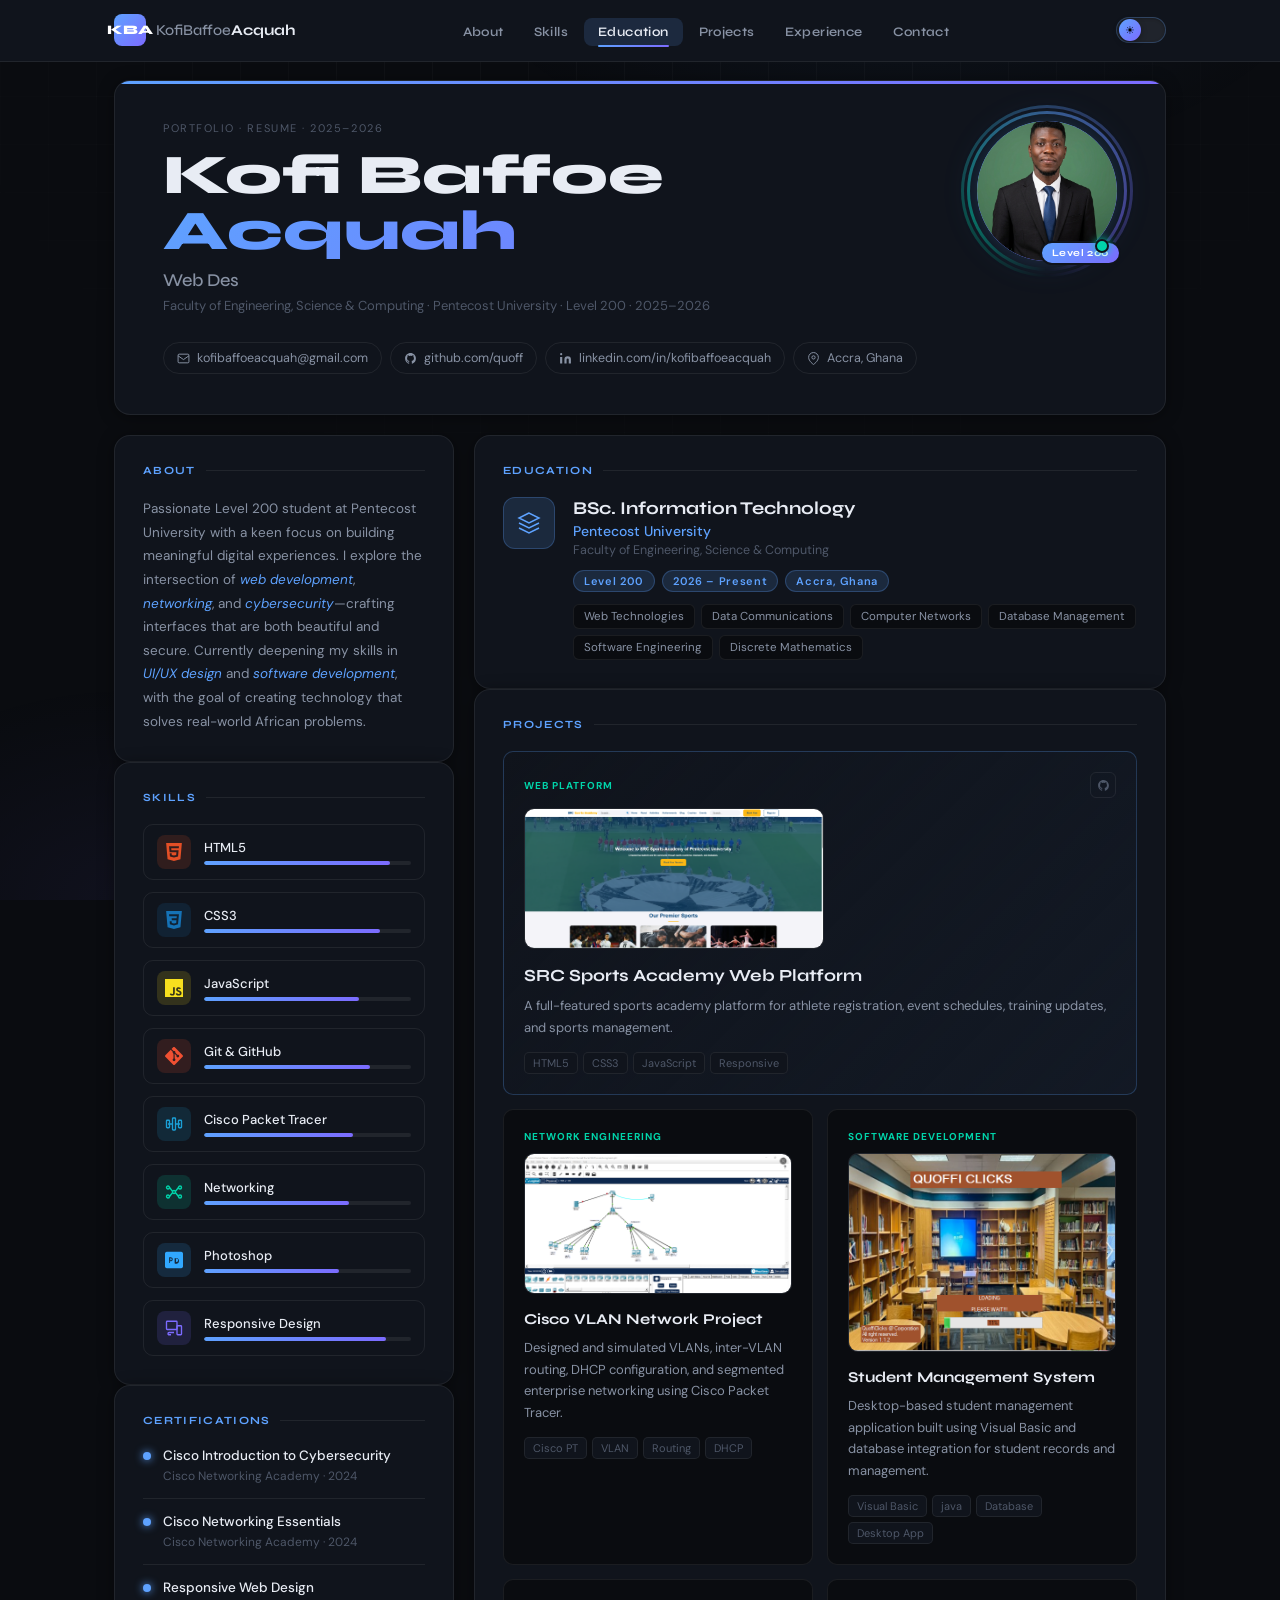
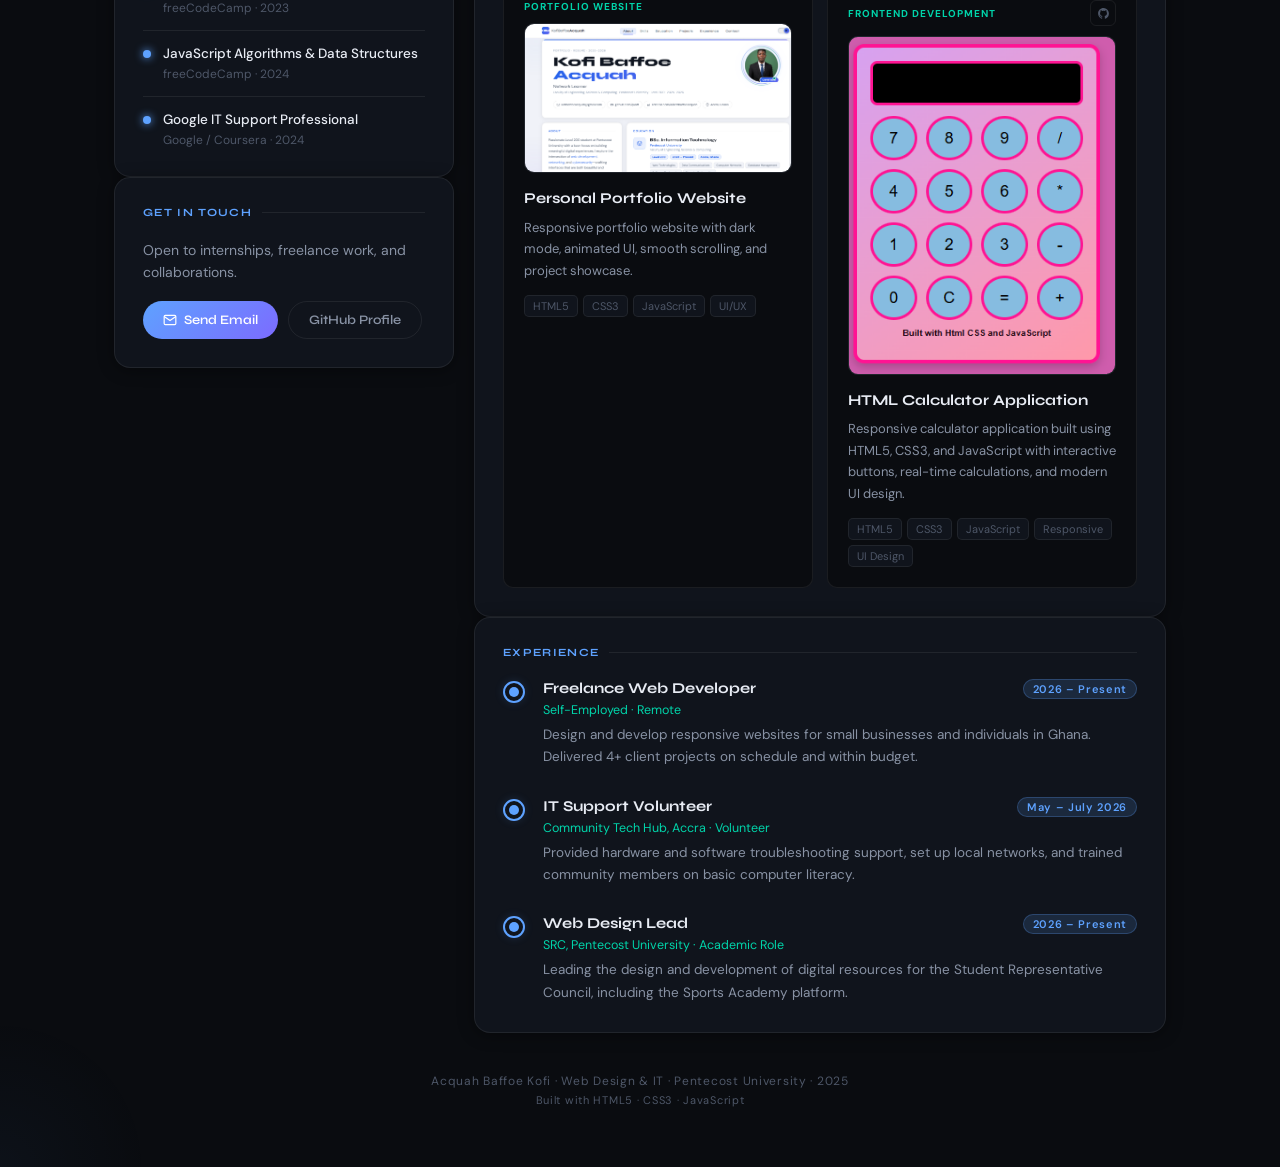
==== Personal Portfolio/index.html @ 63706cef "added files" ====
<!DOCTYPE html>
<html lang="en" data-theme="dark">
<head>
  <meta charset="UTF-8" />
  <meta name="viewport" content="width=device-width, initial-scale=1.0" />
  <title>Kofi Baffoe Acquah — IT Student | Pentecost University</title>
  <link rel="preconnect" href="https://fonts.googleapis.com" />
  <link rel="preconnect" href="https://fonts.gstatic.com" crossorigin />
  <link href="https://fonts.googleapis.com/css2?family=Syne:wght@400;500;600;700;800&family=DM+Sans:ital,opsz,wght@0,9..40,300;0,9..40,400;0,9..40,500;1,9..40,300&display=swap" rel="stylesheet" />
  <link rel="stylesheet" href="style.css" />
</head>
<body>

  <!-- Background grid -->
  <div class="bg-grid" aria-hidden="true"></div>
  <div class="bg-glow" aria-hidden="true"></div>

  <!-- ═══════════════════ STICKY NAVBAR ═══════════════════ -->
  <nav class="navbar" id="navbar" role="navigation" aria-label="Main navigation">
    <div class="nav-inner">

      <!-- Logo -->
      <a href="#" class="nav-logo" aria-label="Back to top">
        <span class="nav-logo-initials">KBA</span>
        <span class="nav-logo-text">KofiBaffoe<strong>Acquah</strong></span>
      </a>

      <!-- Desktop links -->
      <ul class="nav-links" id="navLinks" role="list">
        <li><a href="#section-about"   class="nav-link" data-section="about">About</a></li>
        <li><a href="#section-skills"  class="nav-link" data-section="skills">Skills</a></li>
        <li><a href="#section-edu"     class="nav-link" data-section="edu">Education</a></li>
        <li><a href="#section-projects" class="nav-link" data-section="projects">Projects</a></li>
        <li><a href="#section-exp"     class="nav-link" data-section="exp">Experience</a></li>
        <li><a href="#section-contact" class="nav-link" data-section="contact">Contact</a></li>
      </ul>

      <!-- Right controls -->
      <div class="nav-controls">
        <!-- Theme toggle -->
        <button class="theme-toggle" id="themeToggle" aria-label="Toggle light/dark mode">
          <span class="toggle-track">
            <span class="toggle-thumb">
              <span class="toggle-icon sun" aria-hidden="true">☀</span>
              <span class="toggle-icon moon" aria-hidden="true">◐</span>
            </span>
          </span>
        </button>

        <!-- Hamburger -->
        <button class="hamburger" id="hamburger" aria-label="Open navigation menu" aria-expanded="false" aria-controls="navLinks">
          <span class="ham-bar"></span>
          <span class="ham-bar"></span>
          <span class="ham-bar"></span>
        </button>
      </div>

    </div>

    <!-- Mobile drawer -->
    <div class="nav-mobile" id="navMobile" aria-hidden="true">
      <ul class="nav-mobile-links" role="list">
        <li><a href="#section-about"   class="nav-mobile-link" tabindex="-1">About</a></li>
        <li><a href="#section-skills"  class="nav-mobile-link" tabindex="-1">Skills</a></li>
        <li><a href="#section-edu"     class="nav-mobile-link" tabindex="-1">Education</a></li>
        <li><a href="#section-projects" class="nav-mobile-link" tabindex="-1">Projects</a></li>
        <li><a href="#section-exp"     class="nav-mobile-link" tabindex="-1">Experience</a></li>
        <li><a href="#section-contact" class="nav-mobile-link" tabindex="-1">Contact</a></li>
      </ul>
    </div>
  </nav>

  <main class="resume-wrapper">

    <!-- ═══════════════════ HEADER ═══════════════════ -->
    <header class="header reveal" id="section-about">
      <div class="header-inner">
        <div class="header-text">
          <p class="header-eyebrow">Portfolio · Resume · 2025–2026</p>
          <h1 class="header-name">
            <span>Kofi Baffoe</span>
            <span class="name-accent">Acquah</span>
          </h1>
          <p class="header-title">Information Technology Student</p>
          <p class="header-program">Faculty of Engineering, Science &amp; Computing · Pentecost University · Level 200 · 2025–2026</p>

          <div class="header-contacts">
            <a href="mailto:kofibaffoeacquah@gmail.com" class="contact-chip">
              <svg viewBox="0 0 24 24" fill="none" stroke="currentColor" stroke-width="1.8"><rect x="2" y="4" width="20" height="16" rx="2"/><path d="M2 7l10 7 10-7"/></svg>
              kofibaffoeacquah@gmail.com
            </a>
            <a href="https://github.com/quoff" target="_blank" rel="noopener" class="contact-chip">
              <svg viewBox="0 0 24 24" fill="currentColor"><path d="M12 2C6.477 2 2 6.484 2 12.017c0 4.425 2.865 8.18 6.839 9.504.5.092.682-.217.682-.483 0-.237-.008-.868-.013-1.703-2.782.605-3.369-1.343-3.369-1.343-.454-1.158-1.11-1.466-1.11-1.466-.908-.62.069-.608.069-.608 1.003.07 1.531 1.032 1.531 1.032.892 1.53 2.341 1.088 2.91.832.092-.647.35-1.088.636-1.338-2.22-.253-4.555-1.113-4.555-4.951 0-1.093.39-1.988 1.029-2.688-.103-.253-.446-1.272.098-2.65 0 0 .84-.27 2.75 1.026A9.564 9.564 0 0112 6.844c.85.004 1.705.115 2.504.337 1.909-1.296 2.747-1.027 2.747-1.027.546 1.379.202 2.398.1 2.651.64.7 1.028 1.595 1.028 2.688 0 3.848-2.339 4.695-4.566 4.943.359.309.678.92.678 1.855 0 1.338-.012 2.419-.012 2.747 0 .268.18.58.688.482A10.019 10.019 0 0022 12.017C22 6.484 17.522 2 12 2z"/></svg>
              github.com/quoff
            </a>
            <a href="https://www.linkedin.com/in/kofibaffoeacquah-900975314/" target="_blank" rel="noopener" class="contact-chip">
              <svg viewBox="0 0 24 24" fill="currentColor"><path d="M16 8a6 6 0 016 6v7h-4v-7a2 2 0 00-2-2 2 2 0 00-2 2v7h-4v-7a6 6 0 016-6zM2 9h4v12H2z"/><circle cx="4" cy="4" r="2"/></svg>
              linkedin.com/in/kofibaffoeacquah
            </a>
            <span class="contact-chip location-chip">
              <svg viewBox="0 0 24 24" fill="none" stroke="currentColor" stroke-width="1.8"><path d="M21 10c0 7-9 13-9 13s-9-6-9-13a9 9 0 0118 0z"/><circle cx="12" cy="10" r="3"/></svg>
              Accra, Ghana
            </span>
          </div>
        </div>

     <!-- ── ENHANCED PROFILE IMAGE SECTION ── -->
<div class="profile-section">
  
  <div class="profile-wrapper">

    <div class="profile-glow-ring"></div>
    <div class="profile-glow-ring ring-b"></div>

    <!-- Image Frame -->
    <div class="profile-image-frame">

      <div class="profile-image-inner">

        <!-- Profile Image -->
        <img src="images/myphoto.png"
             alt="Kofi Baffoe Acquah"
             class="profile-img">

        <!-- Overlay -->
        <div class="profile-overlay">
          <span class="profile-overlay-text">
            View Profile
          </span>
        </div>

      </div>

    </div>

    <!-- Status Dot -->
    <div class="profile-status-dot"
         aria-label="Available for work"></div>

  </div>

  <!-- Badge -->
  <div class="avatar-badge">
    <span>Level 200</span>
  </div>

</div>
    </header>

    <!-- ═══════════════════ GRID LAYOUT ═══════════════════ -->
    <div class="content-grid">

      <!-- LEFT COLUMN -->
      <aside class="left-col">

        <!-- Summary -->
        <section class="card reveal" id="section-skills" style="--delay:.1s">
          <div class="section-label">About</div>
          <p class="summary-text">
            Passionate Level 200 student at Pentecost University with a keen focus on building meaningful digital experiences. I explore the intersection of <em>web development</em>, <em>networking</em>, and <em>cybersecurity</em>—crafting interfaces that are both beautiful and secure. Currently deepening my skills in <em>UI/UX design</em> and <em>software development</em>, with the goal of creating technology that solves real-world African problems.
          </p>
        </section>

        <!-- Skills -->
        <section class="card reveal" style="--delay:.2s">
          <div class="section-label">Skills</div>
          <div class="skills-grid">
            <div class="skill-card" data-level="90">
              <div class="skill-icon html">
                <svg viewBox="0 0 24 24" fill="currentColor"><path d="M1.5 0h21l-1.91 21.563L11.977 24l-8.564-2.438L1.5 0zm7.031 9.75l-.232-2.718 10.059.003.23-2.622L5.412 4.41l.698 8.01h9.126l-.326 3.426-2.91.804-2.955-.81-.188-2.11H6.248l.33 4.171L12 19.351l5.379-1.443.744-8.157H8.531z"/></svg>
              </div>
              <div class="skill-info">
                <span class="skill-name">HTML5</span>
                <div class="skill-bar"><div class="skill-fill" style="--w:90%"></div></div>
              </div>
            </div>
            <div class="skill-card" data-level="85">
              <div class="skill-icon css">
                <svg viewBox="0 0 24 24" fill="currentColor"><path d="M1.5 0h21l-1.91 21.563L11.977 24l-8.565-2.438L1.5 0zm17.09 4.413L5.41 4.41l.213 2.622 10.125.002-.255 2.716h-6.64l.24 2.573h6.182l-.366 3.523-2.91.804-2.956-.81-.188-2.11h-2.61l.29 3.855L12 19.288l5.373-1.53L18.59 4.413z"/></svg>
              </div>
              <div class="skill-info">
                <span class="skill-name">CSS3</span>
                <div class="skill-bar"><div class="skill-fill" style="--w:85%"></div></div>
              </div>
            </div>
            <div class="skill-card" data-level="75">
              <div class="skill-icon js">
                <svg viewBox="0 0 24 24" fill="currentColor"><path d="M0 0h24v24H0V0zm22.034 18.276c-.175-1.095-.888-2.015-3.003-2.873-.736-.345-1.554-.585-1.797-1.14-.091-.33-.105-.51-.046-.705.15-.646.915-.84 1.515-.66.39.12.75.42.976.9 1.034-.676 1.034-.676 1.755-1.125-.27-.42-.404-.601-.586-.78-.63-.705-1.469-1.065-2.834-1.034l-.705.089c-.676.165-1.32.525-1.71 1.005-1.14 1.291-.811 3.541.569 4.471 1.365 1.02 3.361 1.244 3.616 2.205.24 1.17-.87 1.545-1.966 1.41-.811-.18-1.26-.586-1.755-1.336l-1.83 1.051c.21.48.45.689.81 1.109 1.74 1.756 6.09 1.666 6.871-1.004.029-.09.24-.705.074-1.65l.046.067zm-8.983-7.245h-2.248c0 1.938-.009 3.864-.009 5.805 0 1.232.063 2.363-.138 2.711-.33.689-1.18.601-1.566.48-.396-.196-.597-.466-.83-.855-.063-.105-.11-.196-.127-.196l-1.825 1.125c.305.63.75 1.172 1.324 1.517.855.51 2.004.675 3.207.405.783-.226 1.458-.691 1.811-1.411.51-.93.402-2.07.397-3.346.012-2.054 0-4.109 0-6.179l.004-.056z"/></svg>
              </div>
              <div class="skill-info">
                <span class="skill-name">JavaScript</span>
                <div class="skill-bar"><div class="skill-fill" style="--w:75%"></div></div>
              </div>
            </div>
            <div class="skill-card" data-level="80">
              <div class="skill-icon git">
                <svg viewBox="0 0 24 24" fill="currentColor"><path d="M23.546 10.93L13.067.452c-.604-.603-1.582-.603-2.188 0L8.708 2.627l2.76 2.76c.645-.215 1.379-.07 1.889.441.516.515.658 1.258.438 1.9l2.658 2.66c.645-.223 1.387-.078 1.9.435.721.72.721 1.884 0 2.604-.719.719-1.881.719-2.6 0-.539-.541-.674-1.337-.404-1.996L12.86 8.955v6.525c.176.086.342.203.488.348.713.721.713 1.883 0 2.6-.719.721-1.889.721-2.609 0-.719-.719-.719-1.879 0-2.598.182-.18.387-.316.605-.406V8.835c-.217-.091-.424-.222-.6-.401-.545-.545-.676-1.342-.396-2.009L7.636 3.7.45 10.881c-.6.605-.6 1.584 0 2.189l10.48 10.477c.604.604 1.582.604 2.186 0l10.43-10.43c.605-.603.605-1.582 0-2.187"/></svg>
              </div>
              <div class="skill-info">
                <span class="skill-name">Git &amp; GitHub</span>
                <div class="skill-bar"><div class="skill-fill" style="--w:80%"></div></div>
              </div>
            </div>
            <div class="skill-card" data-level="72">
              <div class="skill-icon cisco">
                <svg viewBox="0 0 24 24" fill="none" stroke="currentColor" stroke-width="1.8"><rect x="2" y="7" width="4" height="10" rx="1"/><rect x="10" y="4" width="4" height="16" rx="1"/><rect x="18" y="7" width="4" height="10" rx="1"/><path d="M4 12h6M14 12h6"/></svg>
              </div>
              <div class="skill-info">
                <span class="skill-name">Cisco Packet Tracer</span>
                <div class="skill-bar"><div class="skill-fill" style="--w:72%"></div></div>
              </div>
            </div>
            <div class="skill-card" data-level="70">
              <div class="skill-icon net">
                <svg viewBox="0 0 24 24" fill="none" stroke="currentColor" stroke-width="1.8"><circle cx="12" cy="12" r="2"/><circle cx="4" cy="6" r="2"/><circle cx="20" cy="6" r="2"/><circle cx="4" cy="18" r="2"/><circle cx="20" cy="18" r="2"/><path d="M6 6l4 5M18 6l-4 5M6 18l4-5M18 18l-4-5"/></svg>
              </div>
              <div class="skill-info">
                <span class="skill-name">Networking</span>
                <div class="skill-bar"><div class="skill-fill" style="--w:70%"></div></div>
              </div>
            </div>
            <div class="skill-card" data-level="65">
              <div class="skill-icon ps">
                <svg viewBox="0 0 24 24" fill="currentColor"><path d="M0 3.322v17.356C0 21.699 1.301 23 2.322 23H21.68C22.699 23 24 21.699 24 20.678V3.322C24 2.301 22.699 1 21.678 1H2.322C1.301 1 0 2.301 0 3.322zm5.5 12.392V8.467c0-.115.059-.172.174-.172.33 0 .66-.007.998-.007.34 0 .677.016 1.013.047a4.3 4.3 0 011.002.23c.311.108.585.274.823.497.238.223.425.501.563.836.138.334.207.72.207 1.157 0 .45-.08.851-.24 1.203a2.37 2.37 0 01-.665.875c-.284.23-.622.405-1.012.522-.391.117-.815.175-1.27.175h-.575v2.063c0 .115-.058.174-.173.174H5.674c-.115 0-.174-.059-.174-.174zm1.543-3.426h.52c.187 0 .37-.023.548-.07a1.32 1.32 0 00.46-.22.982.982 0 00.302-.4c.073-.163.11-.358.11-.585 0-.205-.03-.385-.088-.54a.966.966 0 00-.261-.385 1.08 1.08 0 00-.42-.228 2.04 2.04 0 00-.565-.072h-.605v2.5zm5.95 3.555c-.12-.056-.18-.153-.18-.293v-5.76c0-.14.068-.21.204-.21h2.01c.596 0 1.118.083 1.564.248.448.165.82.4 1.12.703.299.304.522.672.67 1.103.147.432.22.917.22 1.456 0 .596-.084 1.126-.253 1.59a3.155 3.155 0 01-.724 1.175c-.313.32-.698.564-1.154.734-.458.17-.975.254-1.553.254H13.2c-.099 0-.18-.028-.206-.083v.083zm1.7-1.237h.728c.31 0 .586-.047.827-.14.242-.094.445-.233.61-.42.165-.186.29-.415.376-.688.087-.273.13-.586.13-.94 0-.354-.037-.667-.113-.938a1.844 1.844 0 00-.338-.687 1.45 1.45 0 00-.572-.424 2.03 2.03 0 00-.808-.147h-.84v4.384z"/></svg>
              </div>
              <div class="skill-info">
                <span class="skill-name">Photoshop</span>
                <div class="skill-bar"><div class="skill-fill" style="--w:65%"></div></div>
              </div>
            </div>
            <div class="skill-card" data-level="88">
              <div class="skill-icon responsive">
                <svg viewBox="0 0 24 24" fill="none" stroke="currentColor" stroke-width="1.8"><rect x="2" y="3" width="14" height="11" rx="1"/><path d="M8 21H5.5a1.5 1.5 0 010-3H12"/><rect x="16" y="9" width="6" height="12" rx="1"/></svg>
              </div>
              <div class="skill-info">
                <span class="skill-name">Responsive Design</span>
                <div class="skill-bar"><div class="skill-fill" style="--w:88%"></div></div>
              </div>
            </div>
          </div>
        </section>

        <!-- Certifications -->
        <section class="card reveal" style="--delay:.3s">
          <div class="section-label">Certifications</div>
          <ul class="cert-list">
            <li class="cert-item">
              <div class="cert-dot"></div>
              <div>
                <strong>Cisco Introduction to Cybersecurity</strong>
                <span class="cert-meta">Cisco Networking Academy · 2024</span>
              </div>
            </li>
            <li class="cert-item">
              <div class="cert-dot"></div>
              <div>
                <strong>Cisco Networking Essentials</strong>
                <span class="cert-meta">Cisco Networking Academy · 2024</span>
              </div>
            </li>
            <li class="cert-item">
              <div class="cert-dot"></div>
              <div>
                <strong>Responsive Web Design</strong>
                <span class="cert-meta">freeCodeCamp · 2023</span>
              </div>
            </li>
            <li class="cert-item">
              <div class="cert-dot"></div>
              <div>
                <strong>JavaScript Algorithms &amp; Data Structures</strong>
                <span class="cert-meta">freeCodeCamp · 2024</span>
              </div>
            </li>
            <li class="cert-item">
              <div class="cert-dot"></div>
              <div>
                <strong>Google IT Support Professional</strong>
                <span class="cert-meta">Google / Coursera · 2024</span>
              </div>
            </li>
          </ul>
        </section>

        <!-- Contact Section -->
        <section class="card contact-card reveal" id="section-contact" style="--delay:.4s">
          <div class="section-label">Get in Touch</div>
          <p class="contact-text">Open to internships, freelance work, and collaborations.</p>
          <div class="contact-actions">
            <a href="mailto:kwame.asante@student.pentvars.edu.gh" class="btn-primary">
              <svg viewBox="0 0 24 24" fill="none" stroke="currentColor" stroke-width="2"><path d="M4 4h16c1.1 0 2 .9 2 2v12c0 1.1-.9 2-2 2H4c-1.1 0-2-.9-2-2V6c0-1.1.9-2 2-2z"/><polyline points="22,6 12,13 2,6"/></svg>
              Send Email
            </a>
            <a href="https://github.com/kwameasante" target="_blank" rel="noopener" class="btn-ghost">
              GitHub Profile
            </a>
          </div>
        </section>

      </aside>

      <!-- RIGHT COLUMN -->
      <div class="right-col">

        <!-- Education -->
        <section class="card reveal" id="section-edu" style="--delay:.15s">
          <div class="section-label">Education</div>
          <div class="edu-block">
            <div class="edu-logo">
              <svg viewBox="0 0 24 24" fill="none" stroke="currentColor" stroke-width="1.5"><path d="M12 2L2 7l10 5 10-5-10-5z"/><path d="M2 17l10 5 10-5"/><path d="M2 12l10 5 10-5"/></svg>
            </div>
            <div class="edu-info">
              <h3 class="edu-title">BSc. Information Technology</h3>
              <p class="edu-school">Pentecost University</p>
              <p class="edu-dept">Faculty of Engineering, Science &amp; Computing</p>
              <div class="edu-tags">
                <span class="tag">Level 200</span>
                <span class="tag">2026 – Present</span>
                <span class="tag">Accra, Ghana</span>
              </div>
              <div class="edu-courses">
                <span class="course-chip">Web Technologies</span>
                <span class="course-chip">Data Communications</span>
                <span class="course-chip">Computer Networks</span>
                <span class="course-chip">Database Management</span>
                <span class="course-chip">Software Engineering</span>
                <span class="course-chip">Discrete Mathematics</span>
              </div>
            </div>
          </div>
        </section>

       <!-- ───────────────── PROJECTS SECTION ───────────────── -->
<section class="card reveal" id="section-projects" style="--delay:.25s">

  <div class="section-label">Projects</div>

  <div class="projects-grid">

    <!-- PROJECT 1 -->
    <article class="project-card featured">

      <div class="project-top">

        <div class="project-type">
          Web Platform
        </div>

        <div class="project-links">

          <!-- GitHub -->
          <a href="https://github.com/kofibaffoeacquah-afk"
             class="icon-link"
             target="_blank"
             aria-label="View code">

            <svg viewBox="0 0 24 24" fill="currentColor">
              <path d="M12 2C6.477 2 2 6.484 2 12.017c0 4.425 2.865 8.18 6.839 9.504.5.092.682-.217.682-.483 0-.237-.008-.868-.013-1.703-2.782.605-3.369-1.343-3.369-1.343-.454-1.158-1.11-1.466-1.11-1.466-.908-.62.069-.608.069-.608 1.003.07 1.531 1.032 1.531 1.032.892 1.53 2.341 1.088 2.91.832.092-.647.35-1.088.636-1.338-2.22-.253-4.555-1.113-4.555-4.951 0-1.093.39-1.988 1.029-2.688-.103-.253-.446-1.272.098-2.65 0 0 .84-.27 2.75 1.026A9.564 9.564 0 0112 6.844c.85.004 1.705.115 2.504.337 1.909-1.296 2.747-1.027 2.747-1.027.546 1.379.202 2.398.1 2.651.64.7 1.028 1.595 1.028 2.688 0 3.848-2.339 4.695-4.566 4.943.359.309.678.92.678 1.855 0 1.338-.012 2.419-.012 2.747 0 .268.18.58.688.482A10.019 10.019 0 0022 12.017C22 6.484 17.522 2 12 2z"/>
            </svg>

          </a>

        </div>

      </div>

      <!-- IMAGE Src sports academy -->
      <div class="project-image">
        <img src="images/SRC.png"
             alt="SRC Sports Academy Project">
      </div>

      <h3 class="project-name">
        SRC Sports Academy Web Platform
      </h3>

      <p class="project-desc">
        A full-featured sports academy platform for athlete registration,
        event schedules, training updates, and sports management.
      </p>

      <div class="project-tags">
        <span>HTML5</span>
        <span>CSS3</span>
        <span>JavaScript</span>
        <span>Responsive</span>
      </div>

    </article>

    <!-- PROJECT CISCO VLAN 2 -->
    <article class="project-card">

      <div class="project-top">

        <div class="project-type">
          Network Engineering
        </div>

      </div>

      <div class="project-image">
        <img src="images/cisco.png"
             alt="Cisco VLAN Project">
      </div>

      <h3 class="project-name">
        Cisco VLAN Network Project
      </h3>

      <p class="project-desc">
        Designed and simulated VLANs, inter-VLAN routing,
        DHCP configuration, and segmented enterprise networking
        using Cisco Packet Tracer.
      </p>

      <div class="project-tags">
        <span>Cisco PT</span>
        <span>VLAN</span>
        <span>Routing</span>
        <span>DHCP</span>
      </div>

    </article>

    <!-- PROJECT 3 -->
    <article class="project-card">

      <div class="project-top">

        <div class="project-type">
          Software Development
        </div>

      </div>

      <div class="project-image">
        <img src="images/Library.png"
             alt="Student Management System">
      </div>

      <h3 class="project-name">
        Student Management System
      </h3>

      <p class="project-desc">
        Desktop-based student management application built
        using Visual Basic and database integration for
        student records and management.
      </p>

      <div class="project-tags">
        <span>Visual Basic</span>
        <span>java</span>
        <span>Database</span>
        <span>Desktop App</span>
      </div>

    </article>

    <!-- PROJECT Website 4 -->
    <article class="project-card">

      <div class="project-top">

        <div class="project-type">
          Portfolio Website
        </div>

      </div>

      <div class="project-image">
        <img src="images/website.png"
             alt="Portfolio Website">
      </div>

      <h3 class="project-name">
        Personal Portfolio Website
      </h3>

      <p class="project-desc">
        Responsive portfolio website with dark mode,
        animated UI, smooth scrolling, and project showcase.
      </p>

      <div class="project-tags">
        <span>HTML5</span>
        <span>CSS3</span>
        <span>JavaScript</span>
        <span>UI/UX</span>
      </div>
      

    </article>
<!-- PROJECT 5 -->
<article class="project-card">

  <div class="project-top">

    <div class="project-type">
      Frontend Development
    </div>

    <div class="project-links">

      <!-- GitHub -->
      <a href="https://github.com/"
         class="icon-link"
         target="_blank"
         aria-label="View code">

        <svg viewBox="0 0 24 24" fill="currentColor">
          <path d="M12 2C6.477 2 2 6.484 2 12.017c0 4.425 2.865 8.18 6.839 9.504.5.092.682-.217.682-.483 0-.237-.008-.868-.013-1.703-2.782.605-3.369-1.343-3.369-1.343-.454-1.158-1.11-1.466-1.11-1.466-.908-.62.069-.608.069-.608 1.003.07 1.531 1.032 1.531 1.032.892 1.53 2.341 1.088 2.91.832.092-.647.35-1.088.636-1.338-2.22-.253-4.555-1.113-4.555-4.951 0-1.093.39-1.988 1.029-2.688-.103-.253-.446-1.272.098-2.65 0 0 .84-.27 2.75 1.026A9.564 9.564 0 0112 6.844c.85.004 1.705.115 2.504.337 1.909-1.296 2.747-1.027 2.747-1.027.546 1.379.202 2.398.1 2.651.64.7 1.028 1.595 1.028 2.688 0 3.848-2.339 4.695-4.566 4.943.359.309.678.92.678 1.855 0 1.338-.012 2.419-.012 2.747 0 .268.18.58.688.482A10.019 10.019 0 0022 12.017C22 6.484 17.522 2 12 2z"/>
        </svg>

      </a>

    </div>

  </div>

  <!-- PROJECT IMAGE -->
  <div class="project-image">
    <img src="images/Calculator.png"
         alt="HTML Calculator Project">
  </div>

  <h3 class="project-name">
    HTML Calculator Application
  </h3>

  <p class="project-desc">
    Responsive calculator application built using HTML5,
    CSS3, and JavaScript with interactive buttons,
    real-time calculations, and modern UI design.
  </p>

  <div class="project-tags">
    <span>HTML5</span>
    <span>CSS3</span>
    <span>JavaScript</span>
    <span>Responsive</span>
    <span>UI Design</span>
  </div>

</article>
  </div>

</section>

        <!-- Experience -->
        <section class="card reveal" id="section-exp" style="--delay:.35s">
          <div class="section-label">Experience</div>
          <div class="timeline">

            <div class="timeline-item">
              <div class="timeline-marker"></div>
              <div class="timeline-content">
                <div class="timeline-header">
                  <h3>Freelance Web Developer</h3>
                  <span class="timeline-date">2026 – Present</span>
                </div>
                <p class="timeline-role">Self-Employed · Remote</p>
                <p class="timeline-desc">Design and develop responsive websites for small businesses and individuals in Ghana. Delivered 4+ client projects on schedule and within budget.</p>
              </div>
            </div>

            <div class="timeline-item">
              <div class="timeline-marker"></div>
              <div class="timeline-content">
                <div class="timeline-header">
                  <h3>IT Support Volunteer</h3>
                  <span class="timeline-date">May – July 2026</span>
                </div>
                <p class="timeline-role">Community Tech Hub, Accra · Volunteer</p>
                <p class="timeline-desc">Provided hardware and software troubleshooting support, set up local networks, and trained community members on basic computer literacy.</p>
              </div>
            </div>

            <div class="timeline-item">
              <div class="timeline-marker"></div>
              <div class="timeline-content">
                <div class="timeline-header">
                  <h3>Web Design Lead</h3>
                  <span class="timeline-date">2026 – Present</span>
                </div>
                <p class="timeline-role">SRC, Pentecost University · Academic Role</p>
                <p class="timeline-desc">Leading the design and development of digital resources for the Student Representative Council, including the Sports Academy platform.</p>
              </div>
            </div>

          </div>
        </section>

      </div>
    </div>

    <!-- Footer -->
    <footer class="resume-footer reveal" style="--delay:.5s">
      <p>Acquah Baffoe Kofi · Web Design &amp; IT · Pentecost University · 2025</p>
      <p class="footer-sub">Built with HTML5 · CSS3 · JavaScript</p>
    </footer>

  </main>

  <script src="script.js"></script>
</body>
</html>
---- Personal Portfolio/style.css ----
/* ─────────────────────────────────────────
   CSS VARIABLES / TOKENS
───────────────────────────────────────── */
:root {
  /* Dark theme (default) */
  --bg: #0a0c10;
  --bg-card: #10141c;
  --bg-card-hover: #141820;
  --border: rgba(255,255,255,.07);
  --border-accent: rgba(94,162,255,.25);
  --text-primary: #e8ecf4;
  --text-secondary: #8892a4;
  --text-muted: #4e5768;
  --accent: #5ea2ff;
  --accent-2: #7c6bff;
  --accent-3: #00d4aa;
  --accent-glow: rgba(94,162,255,.15);
  --accent-gradient: linear-gradient(135deg, #5ea2ff 0%, #7c6bff 100%);
  --shadow: 0 4px 24px rgba(0,0,0,.5);
  --shadow-card: 0 2px 16px rgba(0,0,0,.4);
  --radius: 16px;
  --radius-sm: 10px;

  /* Skill colors */
  --skill-html: #e34f26;
  --skill-css: #1572b6;
  --skill-js: #f7df1e;
  --skill-git: #f05032;
  --skill-cisco: #1ba0d7;
  --skill-net: #00d4aa;
  --skill-ps: #31a8ff;
  --skill-responsive: #7c6bff;

  /* Typography */
  --font-display: 'Syne', sans-serif;
  --font-body: 'DM Sans', sans-serif;
}

[data-theme="light"] {
  --bg: #f0f2f8;
  --bg-card: #ffffff;
  --bg-card-hover: #f7f9ff;
  --border: rgba(0,0,0,.08);
  --border-accent: rgba(94,162,255,.3);
  --text-primary: #0f1520;
  --text-secondary: #475569;
  --text-muted: #94a3b8;
  --accent: #2563eb;
  --accent-2: #6366f1;
  --accent-3: #0d9488;
  --accent-glow: rgba(37,99,235,.1);
  --accent-gradient: linear-gradient(135deg, #2563eb 0%, #6366f1 100%);
  --shadow: 0 4px 24px rgba(0,0,0,.12);
  --shadow-card: 0 2px 16px rgba(0,0,0,.08);
}

/* ─────────────────────────────────────────
   RESET & BASE
───────────────────────────────────────── */
*, *::before, *::after { box-sizing: border-box; margin: 0; padding: 0; }

html { scroll-behavior: smooth; }

body {
  font-family: var(--font-body);
  background: var(--bg);
  color: var(--text-primary);
  min-height: 100vh;
  overflow-x: hidden;
  transition: background .35s ease, color .35s ease;
}

a { color: inherit; text-decoration: none; }
ul { list-style: none; }
em { font-style: italic; color: var(--accent); }

/* ─────────────────────────────────────────
   BACKGROUND DECORATION
───────────────────────────────────────── */
.bg-grid {
  position: fixed; inset: 0; z-index: 0; pointer-events: none;
  background-image:
    linear-gradient(var(--border) 1px, transparent 1px),
    linear-gradient(90deg, var(--border) 1px, transparent 1px);
  background-size: 48px 48px;
  mask-image: radial-gradient(ellipse 80% 80% at 50% 0%, black 30%, transparent 80%);
  opacity: .4;
}

.bg-glow {
  position: fixed; inset: 0; z-index: 0; pointer-events: none;
  background: radial-gradient(ellipse 60% 50% at 70% -10%, rgba(94,162,255,.07) 0%, transparent 60%),
              radial-gradient(ellipse 40% 40% at 10% 100%, rgba(124,107,255,.06) 0%, transparent 60%);
}

/* ─────────────────────────────────────────
   STICKY NAVBAR
───────────────────────────────────────── */
.navbar {
  position: fixed; top: 0; left: 0; right: 0; z-index: 200;
  background: var(--bg-card);
  border-bottom: 1px solid var(--border);
  backdrop-filter: blur(16px);
  -webkit-backdrop-filter: blur(16px);
  transition: background .35s ease, border-color .35s ease, box-shadow .3s ease;
}
.navbar.scrolled {
  box-shadow: 0 4px 24px rgba(0,0,0,.3);
  border-bottom-color: var(--border-accent);
}

.nav-inner {
  max-width: 1100px; margin: 0 auto;
  padding: 0 24px;
  height: 60px;
  display: flex; align-items: center; justify-content: space-between; gap: 24px;
}

/* Logo */
.nav-logo {
  display: flex; align-items: center; gap: 10px; flex-shrink: 0;
  text-decoration: none;
}
.nav-logo-initials {
  width: 32px; height: 32px; border-radius: 8px;
  background: var(--accent-gradient);
  display: flex; align-items: center; justify-content: center;
  font-family: var(--font-display); font-size: 13px; font-weight: 800;
  color: #fff;
  transition: transform .2s;
}
.nav-logo:hover .nav-logo-initials { transform: rotate(-6deg) scale(1.05); }
.nav-logo-text {
  font-family: var(--font-display); font-size: 15px; font-weight: 500;
  color: var(--text-secondary);
}
.nav-logo-text strong { color: var(--text-primary); font-weight: 700; }

/* Desktop nav links */
.nav-links {
  display: flex; align-items: center; gap: 2px;
  list-style: none;
}
.nav-link {
  position: relative;
  padding: 6px 14px;
  font-family: var(--font-display); font-size: 13px; font-weight: 600;
  color: var(--text-secondary);
  border-radius: 8px;
  transition: color .2s, background .2s;
  letter-spacing: .03em;
}
.nav-link::after {
  content: '';
  position: absolute; bottom: -1px; left: 50%; right: 50%;
  height: 2px; border-radius: 2px;
  background: var(--accent-gradient);
  transition: left .25s ease, right .25s ease;
}
.nav-link:hover, .nav-link.active {
  color: var(--text-primary);
  background: var(--accent-glow);
}
.nav-link.active::after { left: 14px; right: 14px; }
.nav-link:hover::after { left: 14px; right: 14px; }

/* Nav right controls */
.nav-controls {
  display: flex; align-items: center; gap: 10px; flex-shrink: 0;
}

/* ─────────────────────────────────────────
   THEME TOGGLE (in navbar)
───────────────────────────────────────── */
.theme-toggle {
  background: none; border: none; cursor: pointer; padding: 0;
  display: flex; align-items: center;
}
.toggle-track {
  width: 50px; height: 26px; border-radius: 13px;
  background: var(--border);
  border: 1px solid var(--border-accent);
  position: relative; display: flex; align-items: center;
  padding: 2px;
  transition: background .3s, border-color .3s;
  box-shadow: inset 0 1px 3px rgba(0,0,0,.25);
}
.toggle-thumb {
  width: 22px; height: 22px; border-radius: 50%;
  background: var(--accent-gradient);
  position: relative;
  transform: translateX(0);
  transition: transform .3s cubic-bezier(.34,1.56,.64,1);
  display: flex; align-items: center; justify-content: center;
  box-shadow: 0 2px 6px rgba(0,0,0,.3);
}
[data-theme="light"] .toggle-thumb { transform: translateX(24px); }

.toggle-icon { position: absolute; font-size: 11px; transition: opacity .25s; }
.toggle-icon.sun { opacity: 1; }
.toggle-icon.moon { opacity: 0; }
[data-theme="light"] .toggle-icon.sun { opacity: 0; }
[data-theme="light"] .toggle-icon.moon { opacity: 1; }

.theme-toggle:hover .toggle-track { border-color: var(--accent); }

/* ─────────────────────────────────────────
   HAMBURGER
───────────────────────────────────────── */
.hamburger {
  display: none;
  flex-direction: column; justify-content: center; align-items: center;
  gap: 5px;
  width: 38px; height: 38px; border-radius: 10px;
  border: 1px solid var(--border); background: transparent;
  cursor: pointer;
  padding: 0;
  transition: border-color .2s, background .2s;
}
.hamburger:hover { border-color: var(--accent); background: var(--accent-glow); }
.hamburger:focus-visible { outline: 2px solid var(--accent); outline-offset: 2px; }

.ham-bar {
  display: block; width: 18px; height: 2px;
  border-radius: 2px;
  background: var(--text-secondary);
  transform-origin: center;
  transition: transform .35s cubic-bezier(.23,1,.32,1), opacity .2s, width .2s, background .2s;
}
.hamburger[aria-expanded="true"] .ham-bar:nth-child(1) { transform: translateY(7px) rotate(45deg); }
.hamburger[aria-expanded="true"] .ham-bar:nth-child(2) { opacity: 0; width: 0; }
.hamburger[aria-expanded="true"] .ham-bar:nth-child(3) { transform: translateY(-7px) rotate(-45deg); }
.hamburger[aria-expanded="true"] .ham-bar { background: var(--accent); }

/* ─────────────────────────────────────────
   MOBILE DRAWER
───────────────────────────────────────── */
.nav-mobile {
  overflow: hidden;
  max-height: 0;
  transition: max-height .45s cubic-bezier(.16,1,.3,1), opacity .3s ease;
  opacity: 0;
  border-top: 1px solid transparent;
}
.nav-mobile.open {
  max-height: 400px;
  opacity: 1;
  border-top-color: var(--border);
}

.nav-mobile-links {
  display: flex; flex-direction: column;
  padding: 12px 16px 18px;
  gap: 2px;
  list-style: none;
}
.nav-mobile-link {
  display: block; padding: 11px 16px;
  font-family: var(--font-display); font-size: 14px; font-weight: 600;
  color: var(--text-secondary);
  border-radius: 10px;
  transition: color .2s, background .2s, transform .2s;
  transform: translateX(-8px);
  opacity: 0;
}
.nav-mobile.open .nav-mobile-link {
  transform: translateX(0);
  opacity: 1;
}
.nav-mobile-links li:nth-child(1) .nav-mobile-link { transition-delay: .05s; }
.nav-mobile-links li:nth-child(2) .nav-mobile-link { transition-delay: .09s; }
.nav-mobile-links li:nth-child(3) .nav-mobile-link { transition-delay: .13s; }
.nav-mobile-links li:nth-child(4) .nav-mobile-link { transition-delay: .17s; }
.nav-mobile-links li:nth-child(5) .nav-mobile-link { transition-delay: .21s; }
.nav-mobile-links li:nth-child(6) .nav-mobile-link { transition-delay: .25s; }
.nav-mobile-link:hover, .nav-mobile-link.active {
  background: var(--accent-glow); color: var(--accent);
}

/* ─────────────────────────────────────────
   PROFILE IMAGE SECTION
───────────────────────────────────────── */
.profile-section {
  position: relative; flex-shrink: 0;
  display: flex; flex-direction: column; align-items: center; gap: 12px;
}

.profile-wrapper {
  position: relative;
  width: 140px; height: 140px;
}

/* Animated glow rings */
.profile-glow-ring {
  position: absolute;
  inset: -10px;
  border-radius: 50%;
  background: conic-gradient(
    from 0deg,
    var(--accent) 0%,
    var(--accent-2) 30%,
    transparent 50%,
    var(--accent-3) 70%,
    var(--accent) 100%
  );
  animation: spin-ring 4s linear infinite;
  opacity: .7;
}
.profile-glow-ring.ring-b {
  inset: -16px;
  animation-duration: 7s;
  animation-direction: reverse;
  opacity: .3;
}
.profile-glow-ring::before {
  content: '';
  position: absolute; inset: 3px;
  border-radius: 50%;
  background: var(--bg-card);
}

@keyframes spin-ring {
  to { transform: rotate(360deg); }
}


.profile-img {
  width: 100%;
  height: 100%;
  object-fit: cover;
  display: block;
  border-radius: 50%;
  transition: transform .4s ease;
}

/* Smooth zoom











/* Image frame */
.profile-image-frame {
  position: absolute; inset: 0;
  border-radius: 50%;
  overflow: hidden;
  cursor: pointer;
  transition: transform .4s cubic-bezier(.34,1.56,.64,1),
              box-shadow .4s ease;
  box-shadow: 0 0 20px var(--accent-glow), 0 0 40px rgba(94,162,255,.1);
}
.profile-image-frame:hover {
  transform: scale(1.08);
  box-shadow: 0 0 40px rgba(94,162,255,.4), 0 0 70px rgba(124,107,255,.25);
}

.profile-image-inner {
  width: 100%; height: 100%;
  background: var(--accent-gradient);
  display: flex; align-items: center; justify-content: center;
  position: relative;
}

.profile-initials {
  font-family: var(--font-display);
  font-size: 42px; font-weight: 800;
  color: #fff; z-index: 1;
  transition: opacity .3s, transform .3s;
}

/* Hover overlay */
.profile-overlay {
  position: absolute; inset: 0;
  background: rgba(0,0,0,.5);
  display: flex; align-items: center; justify-content: center;
  opacity: 0;
  transition: opacity .3s ease;
  backdrop-filter: blur(2px);
}
.profile-overlay-text {
  font-family: var(--font-display); font-size: 12px; font-weight: 700;
  letter-spacing: .08em; text-transform: uppercase;
  color: #fff;
}
.profile-image-frame:hover .profile-overlay { opacity: 1; }
.profile-image-frame:hover .profile-initials { opacity: 0; transform: scale(.8); }

/* Status dot */
.profile-status-dot {
  position: absolute; bottom: 8px; right: 8px;
  width: 14px; height: 14px; border-radius: 50%;
  background: var(--accent-3);
  border: 2px solid var(--bg-card);
  box-shadow: 0 0 8px var(--accent-3);
  animation: pulse-dot 2.5s ease infinite;
  z-index: 10;
}
@keyframes pulse-dot {
  0%, 100% { box-shadow: 0 0 6px var(--accent-3); }
  50% { box-shadow: 0 0 14px var(--accent-3), 0 0 24px rgba(0,212,170,.3); }
}

/* ─────────────────────────────────────────
   LAYOUT
───────────────────────────────────────── */
.resume-wrapper {
  position: relative; z-index: 1;
  max-width: 1100px;
  margin: 0 auto;
  padding: 80px 24px 60px;
}

.content-grid {
  display: grid;
  grid-template-columns: 340px 1fr;
  gap: 20px;
  margin-top: 20px;
  align-items: start;
}

/* ─────────────────────────────────────────
   CARD
───────────────────────────────────────── */
.card {
  background: var(--bg-card);
  border: 1px solid var(--border);
  border-radius: var(--radius);
  padding: 28px;
  box-shadow: var(--shadow-card);
  transition: border-color .25s, box-shadow .25s, transform .25s;
}
.card:hover {
  border-color: var(--border-accent);
  box-shadow: var(--shadow), 0 0 0 1px var(--border-accent);
  transform: translateY(-1px);
}

.section-label {
  font-family: var(--font-display);
  font-size: 11px; font-weight: 700;
  letter-spacing: .12em; text-transform: uppercase;
  color: var(--accent);
  margin-bottom: 20px;
  display: flex; align-items: center; gap: 10px;
}
.section-label::after {
  content: ''; flex: 1; height: 1px; background: var(--border);
}

/* ─────────────────────────────────────────
   HEADER
───────────────────────────────────────── */
.header {
  background: var(--bg-card);
  border: 1px solid var(--border);
  border-radius: var(--radius);
  padding: 40px 48px;
  box-shadow: var(--shadow-card);
  overflow: hidden;
  position: relative;
}
.header::before {
  content: '';
  position: absolute; top: 0; left: 0; right: 0; height: 3px;
  background: var(--accent-gradient);
}
.header-inner {
  display: flex; justify-content: space-between; align-items: flex-start; gap: 40px;
}

.header-eyebrow {
  font-size: 11px; letter-spacing: .14em; text-transform: uppercase;
  color: var(--text-muted); margin-bottom: 12px;
}

.header-name {
  font-family: var(--font-display);
  font-size: clamp(38px, 5vw, 56px);
  font-weight: 800;
  line-height: 1;
  margin-bottom: 10px;
  display: flex; flex-direction: column;
}
.header-name span:first-child { color: var(--text-primary); }
.name-accent {
  background: var(--accent-gradient);
  -webkit-background-clip: text;
  -webkit-text-fill-color: transparent;
  background-clip: text;
}

.header-title {
  font-family: var(--font-display);
  font-size: 18px; font-weight: 500;
  color: var(--text-secondary);
  margin-bottom: 6px;
}

.header-program {
  font-size: 13px; color: var(--text-muted); margin-bottom: 28px;
}

.header-contacts {
  display: flex; flex-wrap: wrap; gap: 8px;
}

.contact-chip {
  display: inline-flex; align-items: center; gap: 7px;
  padding: 7px 13px;
  border: 1px solid var(--border);
  border-radius: 40px;
  font-size: 12.5px; color: var(--text-secondary);
  background: transparent;
  transition: all .2s ease;
  white-space: nowrap;
}
.contact-chip svg { width: 13px; height: 13px; flex-shrink: 0; }
.contact-chip:hover:not(.location-chip) {
  border-color: var(--accent);
  color: var(--accent);
  background: var(--accent-glow);
}
.location-chip { cursor: default; }

/* Avatar badge (shared with profile section) */
.avatar-badge {
  position: absolute; bottom: -4px; right: -4px;
  background: var(--accent-gradient);
  color: #fff;
  font-family: var(--font-display);
  font-size: 10px; font-weight: 700;
  letter-spacing: .06em;
  padding: 4px 10px;
  border-radius: 20px;
  border: 2px solid var(--bg-card);
}

@keyframes spin-slow {
  to { transform: rotate(360deg); }
}

/* ─────────────────────────────────────────
   SKILLS
───────────────────────────────────────── */
.skills-grid {
  display: flex; flex-direction: column; gap: 12px;
}

.skill-card {
  display: flex; align-items: center; gap: 13px;
  padding: 10px 13px;
  border-radius: var(--radius-sm);
  border: 1px solid var(--border);
  background: transparent;
  transition: background .2s, border-color .2s;
}
.skill-card:hover {
  background: var(--accent-glow);
  border-color: var(--border-accent);
}

.skill-icon {
  width: 34px; height: 34px; border-radius: 8px;
  display: flex; align-items: center; justify-content: center;
  flex-shrink: 0;
}
.skill-icon svg { width: 18px; height: 18px; }

.skill-icon.html { background: rgba(227,79,38,.15); color: var(--skill-html); }
.skill-icon.css  { background: rgba(21,114,182,.15); color: var(--skill-css); }
.skill-icon.js   { background: rgba(247,223,30,.15); color: var(--skill-js); }
.skill-icon.git  { background: rgba(240,80,50,.15); color: var(--skill-git); }
.skill-icon.cisco { background: rgba(27,160,215,.15); color: var(--skill-cisco); }
.skill-icon.net  { background: rgba(0,212,170,.15); color: var(--skill-net); }
.skill-icon.ps   { background: rgba(49,168,255,.15); color: var(--skill-ps); }
.skill-icon.responsive { background: rgba(124,107,255,.15); color: var(--skill-responsive); }

.skill-info { flex: 1; min-width: 0; }

.skill-name {
  display: block;
  font-size: 13px; font-weight: 500;
  color: var(--text-primary);
  margin-bottom: 5px;
}

.skill-bar {
  height: 4px; border-radius: 4px;
  background: var(--border);
  overflow: hidden;
}

.skill-fill {
  height: 100%; border-radius: 4px;
  background: var(--accent-gradient);
  width: 0;
  transition: width 1s cubic-bezier(.16,1,.3,1);
}

/* ─────────────────────────────────────────
   CERTIFICATIONS
───────────────────────────────────────── */
.cert-list { display: flex; flex-direction: column; gap: 14px; }

.cert-item {
  display: flex; align-items: flex-start; gap: 12px;
  padding-bottom: 14px;
  border-bottom: 1px solid var(--border);
}
.cert-item:last-child { border-bottom: none; padding-bottom: 0; }

.cert-dot {
  width: 8px; height: 8px; border-radius: 50%;
  background: var(--accent); flex-shrink: 0; margin-top: 5px;
  box-shadow: 0 0 8px var(--accent);
}

.cert-item strong { display: block; font-size: 13.5px; font-weight: 500; color: var(--text-primary); line-height: 1.4; }

.cert-meta {
  display: block;
  font-size: 12px; color: var(--text-muted); margin-top: 2px;
}

/* ─────────────────────────────────────────
   CONTACT CARD
───────────────────────────────────────── */
.contact-text {
  font-size: 14px; color: var(--text-secondary); margin-bottom: 18px; line-height: 1.6;
}
.contact-actions { display: flex; gap: 10px; flex-wrap: wrap; }

.btn-primary {
  display: inline-flex; align-items: center; gap: 7px;
  padding: 10px 20px;
  border-radius: 40px;
  background: var(--accent-gradient);
  color: #fff;
  font-family: var(--font-display);
  font-size: 13px; font-weight: 600;
  transition: opacity .2s, transform .2s;
}
.btn-primary svg { width: 14px; height: 14px; }
.btn-primary:hover { opacity: .88; transform: translateY(-1px); }

.btn-ghost {
  display: inline-flex; align-items: center;
  padding: 10px 20px;
  border-radius: 40px;
  border: 1px solid var(--border);
  color: var(--text-secondary);
  font-family: var(--font-display);
  font-size: 13px; font-weight: 600;
  transition: all .2s;
}
.btn-ghost:hover { border-color: var(--accent); color: var(--accent); }

/* ─────────────────────────────────────────
   EDUCATION
───────────────────────────────────────── */
.edu-block { display: flex; gap: 18px; }

.edu-logo {
  width: 52px; height: 52px; border-radius: 12px;
  border: 1px solid var(--border-accent);
  background: var(--accent-glow);
  display: flex; align-items: center; justify-content: center;
  flex-shrink: 0;
  color: var(--accent);
}
.edu-logo svg { width: 24px; height: 24px; }

.edu-title {
  font-family: var(--font-display);
  font-size: 18px; font-weight: 700; margin-bottom: 3px;
}
.edu-school { font-size: 14px; font-weight: 500; color: var(--accent); margin-bottom: 2px; }
.edu-dept { font-size: 12.5px; color: var(--text-muted); margin-bottom: 12px; }

.edu-tags { display: flex; gap: 7px; flex-wrap: wrap; margin-bottom: 12px; }

.tag {
  font-size: 11px; font-weight: 600; letter-spacing: .06em;
  padding: 3px 10px; border-radius: 20px;
  border: 1px solid var(--border-accent);
  color: var(--accent);
  background: var(--accent-glow);
}

.edu-courses { display: flex; flex-wrap: wrap; gap: 6px; }

.course-chip {
  font-size: 11.5px;
  padding: 4px 10px; border-radius: 6px;
  background: var(--bg);
  border: 1px solid var(--border);
  color: var(--text-secondary);
  transition: border-color .2s, color .2s;
}
.course-chip:hover { border-color: var(--accent); color: var(--accent); }

/* ─────────────────────────────────────────
   PROJECTS
───────────────────────────────────────── */
.projects-grid {
  display: grid;
  grid-template-columns: 1fr 1fr;
  gap: 14px;
}

.project-card {
  padding: 20px;
  border-radius: var(--radius-sm);
  border: 1px solid var(--border);
  background: var(--bg);
  transition: border-color .2s, background .2s, transform .25s;
}
.project-card:hover {
  border-color: var(--border-accent);
  background: var(--bg-card-hover);
  transform: translateY(-2px);
}
.project-card.featured {
  grid-column: 1 / -1;
  background: linear-gradient(135deg, var(--bg-card) 0%, rgba(94,162,255,.04) 100%);
  border-color: var(--border-accent);
}

.project-top {
  display: flex; justify-content: space-between; align-items: center; margin-bottom: 10px;
}

.project-type {
  font-size: 10px; font-weight: 700; letter-spacing: .1em; text-transform: uppercase;
  color: var(--accent-3);
}

.project-links { display: flex; gap: 6px; }

.icon-link {
  width: 26px; height: 26px; border-radius: 6px;
  border: 1px solid var(--border);
  display: flex; align-items: center; justify-content: center;
  color: var(--text-muted);
  transition: all .2s;
}
.icon-link svg { width: 13px; height: 13px; }
.icon-link:hover { border-color: var(--accent); color: var(--accent); background: var(--accent-glow); }

.project-name {
  font-family: var(--font-display);
  font-size: 15px; font-weight: 700;
  margin-bottom: 8px; line-height: 1.3;
}
.project-card.featured .project-name { font-size: 17px; }

.project-desc {
  font-size: 13px; color: var(--text-secondary); line-height: 1.65; margin-bottom: 14px;
}

.project-tags {
  display: flex; flex-wrap: wrap; gap: 5px;
}
.project-tags span {
  font-size: 11px;
  padding: 3px 8px; border-radius: 5px;
  background: var(--bg-card);
  border: 1px solid var(--border);
  color: var(--text-muted);
}

/* ─────────────────────────────────────────
   EXPERIENCE / TIMELINE
───────────────────────────────────────── */
.timeline { display: flex; flex-direction: column; gap: 0; }

.timeline-item {
  display: flex; gap: 18px;
  position: relative;
}
.timeline-item:not(:last-child) {
  padding-bottom: 28px;
}
.timeline-item:not(:last-child) .timeline-marker::after {
  content: '';
  position: absolute; top: 26px; left: 11px;
  width: 1px;
  height: calc(100% - 26px);
  background: var(--border);
}

.timeline-marker {
  position: relative; flex-shrink: 0;
  width: 22px; height: 22px; border-radius: 50%;
  border: 2px solid var(--accent);
  background: var(--bg-card);
  margin-top: 2px;
  box-shadow: 0 0 10px var(--accent-glow);
}
.timeline-marker::before {
  content: '';
  position: absolute; inset: 4px;
  border-radius: 50%;
  background: var(--accent);
}

.timeline-header {
  display: flex; justify-content: space-between; align-items: flex-start; gap: 10px;
  margin-bottom: 3px;
}
.timeline-header h3 {
  font-family: var(--font-display);
  font-size: 15px; font-weight: 700;
}

.timeline-date {
  font-size: 11px; font-weight: 600; letter-spacing: .06em;
  color: var(--accent); white-space: nowrap;
  padding: 2px 9px; border-radius: 20px;
  background: var(--accent-glow);
  border: 1px solid var(--border-accent);
}

.timeline-role {
  font-size: 12.5px; color: var(--accent-3); margin-bottom: 6px;
}

.timeline-desc {
  font-size: 13.5px; color: var(--text-secondary); line-height: 1.65;
}

/* ─────────────────────────────────────────
   SUMMARY
───────────────────────────────────────── */
.summary-text {
  font-size: 13.5px; line-height: 1.75;
  color: var(--text-secondary);
}

/* ─────────────────────────────────────────
   FOOTER
───────────────────────────────────────── */
.resume-footer {
  text-align: center;
  padding: 40px 0 0;
  font-size: 12px; color: var(--text-muted);
  letter-spacing: .06em;
}
.footer-sub { margin-top: 4px; font-size: 11px; }

/* ─────────────────────────────────────────
   REVEAL ANIMATION
───────────────────────────────────────── */
.reveal {
  opacity: 0;
  transform: translateY(20px);
  transition: opacity .7s ease, transform .7s ease;
  transition-delay: var(--delay, 0s);
}
.reveal.is-visible {
  opacity: 1;
  transform: none;
}

/* ─────────────────────────────────────────
   PRINT
───────────────────────────────────────── */
@media print {
  .navbar, .bg-grid, .bg-glow { display: none; }
  body { background: #fff; color: #000; }
  .card, .header { box-shadow: none; border: 1px solid #ddd; }
  .profile-glow-ring { animation: none; }
  .reveal { opacity: 1; transform: none; }
  .skill-fill { width: var(--w) !important; }
}

/* ─────────────────────────────────────────
   RESPONSIVE
───────────────────────────────────────── */

/* Hide desktop links, show hamburger on mobile */
@media (max-width: 768px) {
  .nav-links { display: none; }
  .hamburger { display: flex; }
}

@media (max-width: 900px) {
  .content-grid {
    grid-template-columns: 1fr;
  }
  .projects-grid { grid-template-columns: 1fr; }
  .project-card.featured { grid-column: auto; }
  .header { padding: 32px 28px; }
  .header-inner { flex-direction: column-reverse; gap: 24px; align-items: center; }
  .profile-wrapper { width: 110px; height: 110px; }
  .profile-initials { font-size: 32px; }
}

@media (max-width: 600px) {
  .resume-wrapper { padding: 76px 16px 48px; }
  .header { padding: 24px 20px; }
  .card { padding: 22px 18px; }
  .header-name { font-size: 36px; }
  .contact-chip { font-size: 11.5px; padding: 6px 11px; }
  .timeline-header { flex-direction: column; gap: 5px; }
  .edu-block { flex-direction: column; }
  .nav-inner { padding: 0 16px; }
  .nav-logo-text { display: none; }
  .profile-wrapper { width: 90px; height: 90px; }
  .profile-initials { font-size: 26px; }
}




/* ─────────────────────────────────────────
   PROJECT IMAGE STYLES
───────────────────────────────────────── */

/* Optional for all projects */
.project-image {
  width: 100%;
  max-width: 300px;
  height: auto;
  margin-bottom: 16px;
  border-radius: var(--radius-sm);
  overflow: hidden;
  border: 1px solid var(--border);
  background: var(--bg-card);
}

/* Responsive image */
.project-image img {
  width: 100%;
  height: auto;
  display: block;
}

/* Mobile optimization */
@media (max-width: 768px) {
  .project-image {
    max-width: 100%;
  }
}
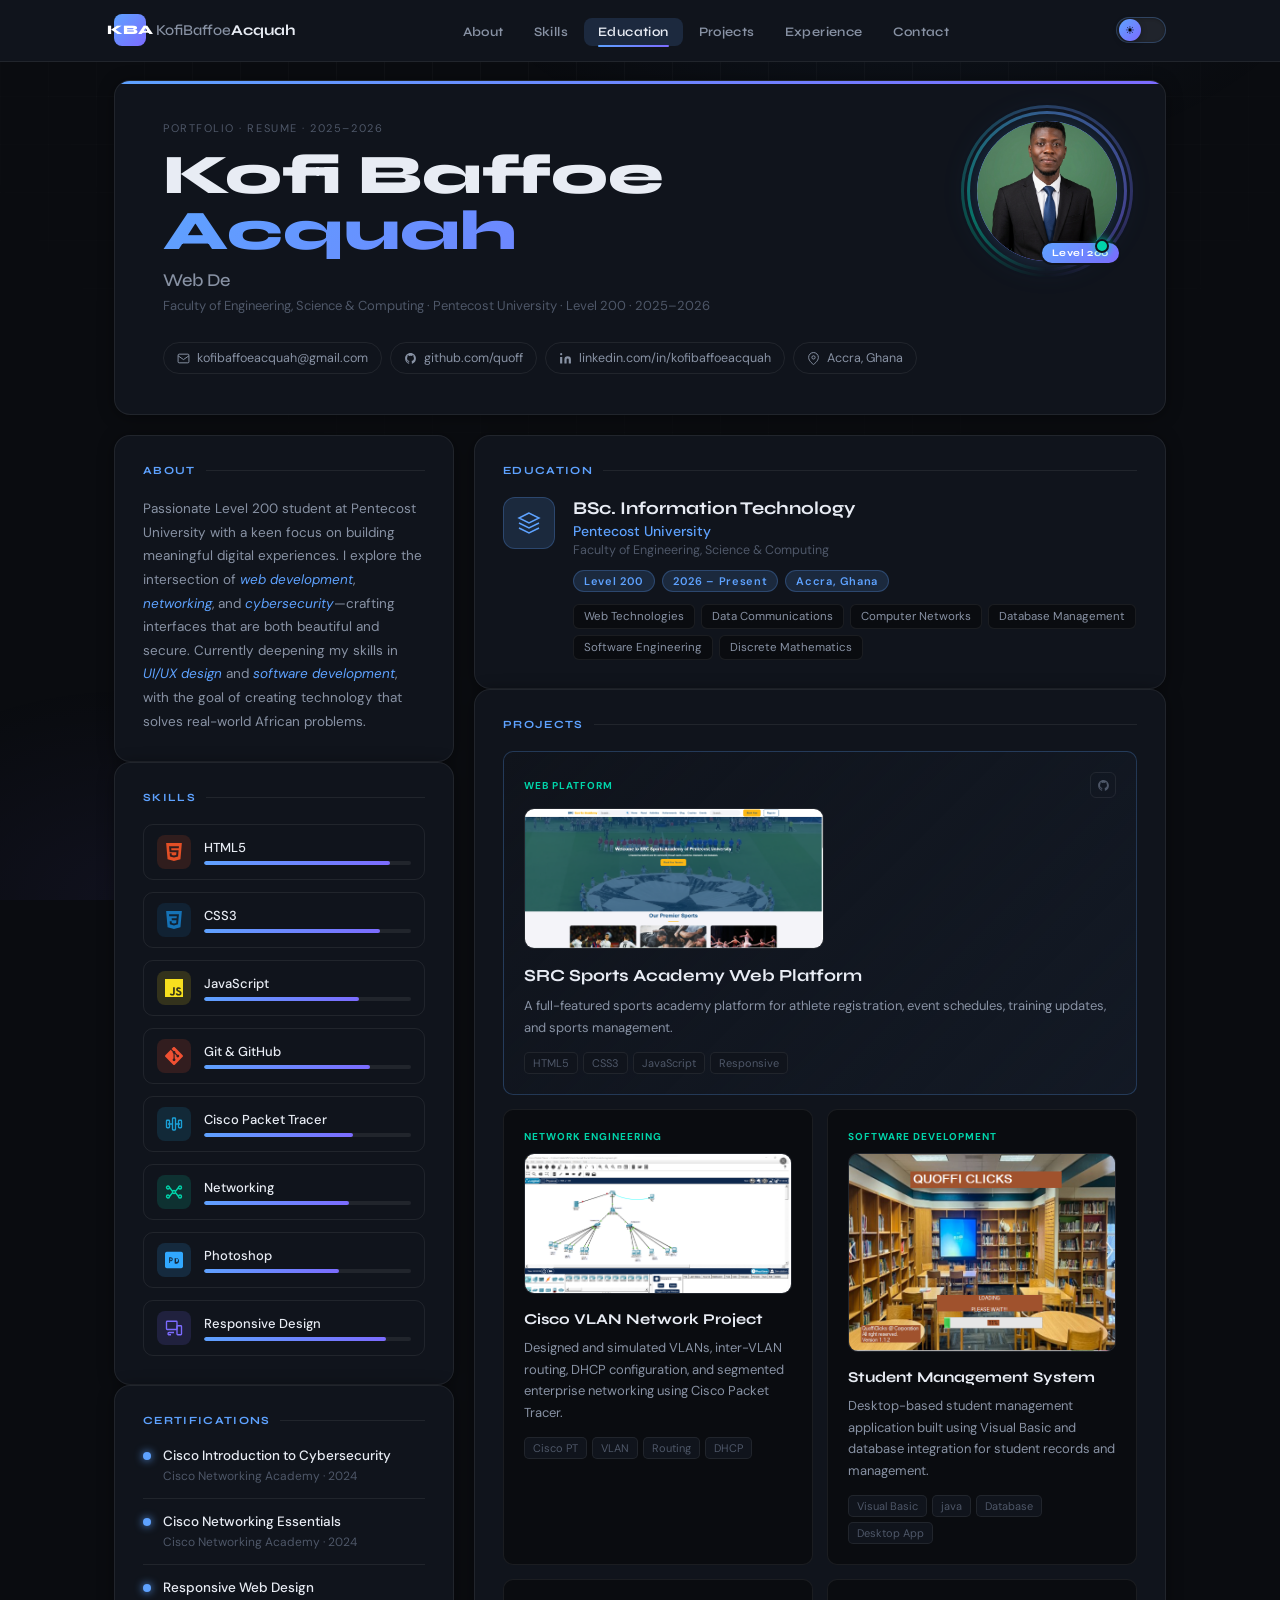
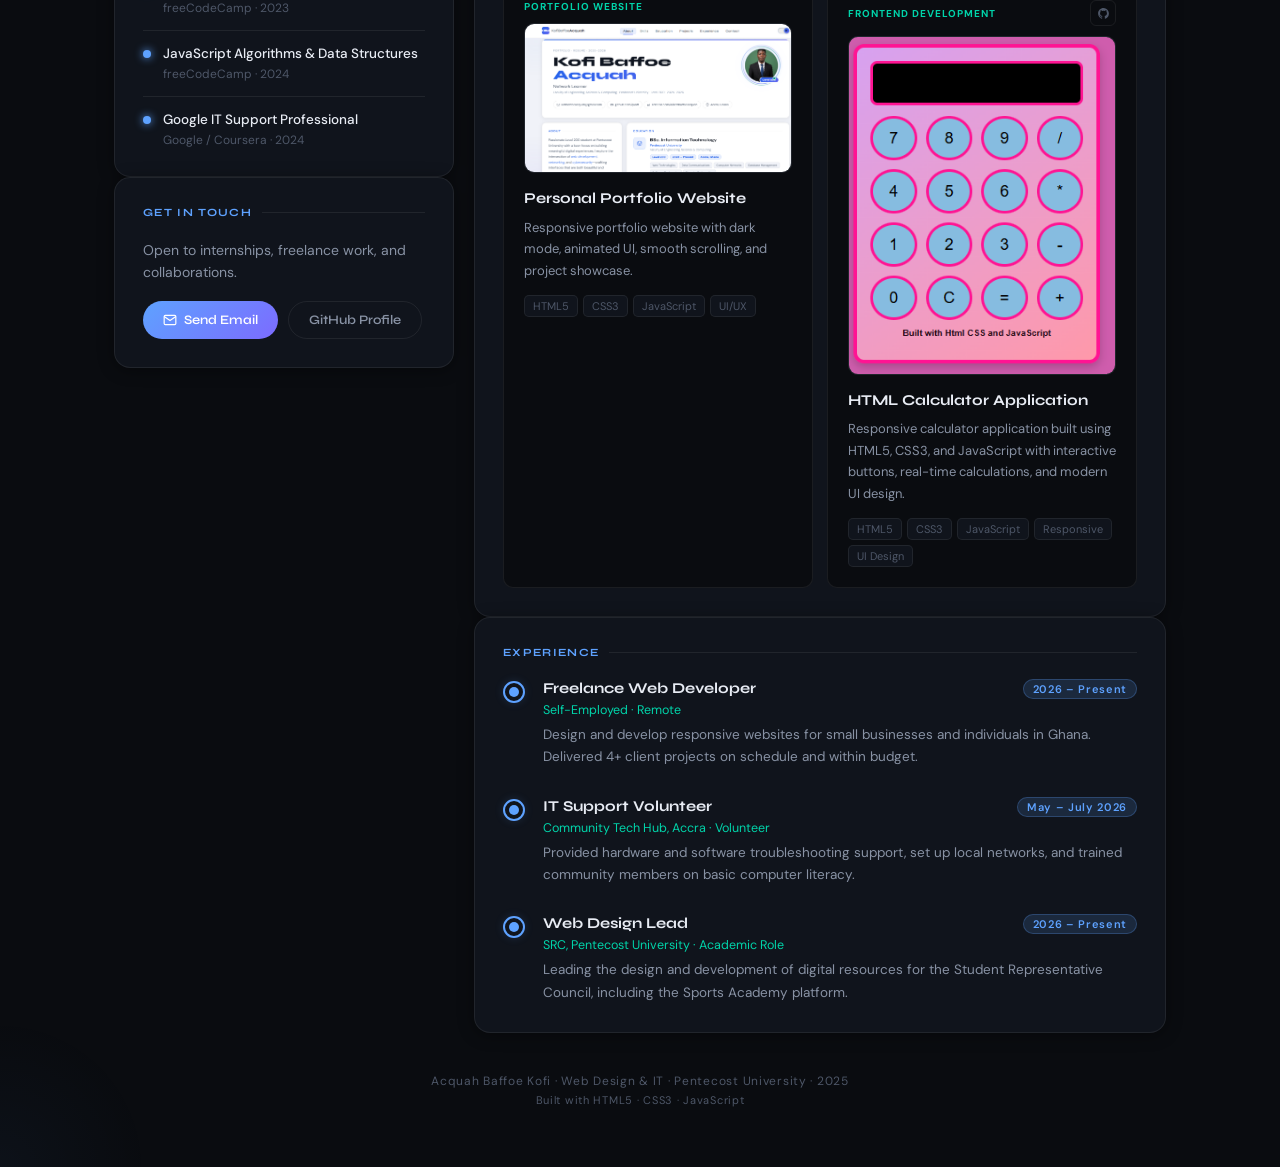
==== commit da0b0cbd: "Update index.html" ====
--- a/Personal Portfolio/index.html
+++ b/Personal Portfolio/index.html
@@ -4,6 +4,44 @@
   <meta charset="UTF-8" />
   <meta name="viewport" content="width=device-width, initial-scale=1.0" />
   <title>Kofi Baffoe Acquah — IT Student | Pentecost University</title>
+
+
+
+
+ <!-- SEO Description -->
+  <meta 
+    name="description" 
+    content="Professional portfolio of Kofi Baffoe Acquah, a web developer and networking student at Pentecost University. Explore projects in HTML5, CSS3, JavaScript, networking, and web design."
+  >
+
+  <!-- SEO Keywords -->
+  <meta 
+    name="keywords" 
+    content="Kofi Baffoe Acquah, web developer, portfolio, networking student, HTML5, CSS3, JavaScript, GitHub portfolio, Pentecost University"
+  >
+
+  <!-- Author -->
+  <meta name="author" content="Kofi Baffoe Acquah">
+
+  <!-- Search Engine Instructions -->
+  <meta name="robots" content="index, follow">
+
+  <!-- Open Graph / Social Sharing -->
+  <meta property="og:title" content="Kofi Baffoe Acquah Portfolio">
+  
+  <meta 
+    property="og:description" 
+    content="Explore projects, skills, and achievements of Kofi Baffoe Acquah."
+  >
+
+  <meta property="og:type" content="website">
+
+
+
+
+
+
+
   <link rel="preconnect" href="https://fonts.googleapis.com" />
   <link rel="preconnect" href="https://fonts.gstatic.com" crossorigin />
   <link href="https://fonts.googleapis.com/css2?family=Syne:wght@400;500;600;700;800&family=DM+Sans:ital,opsz,wght@0,9..40,300;0,9..40,400;0,9..40,500;1,9..40,300&display=swap" rel="stylesheet" />
